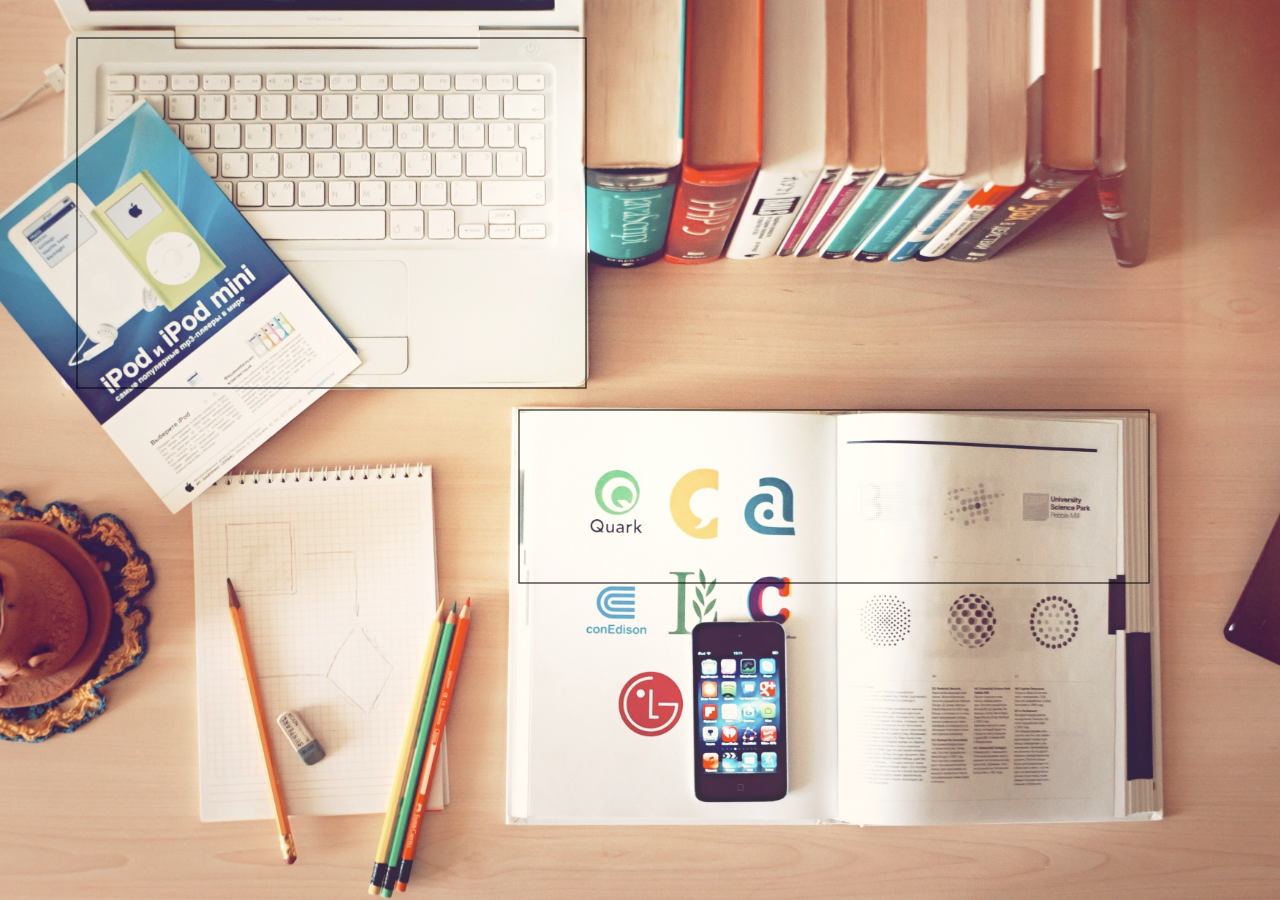
==== index.html @ a725bc7c "first" ====
<html>
  <head>
    <script src="js/jquery.js"></script>
    <script src="js/raphael.js"></script>
    <script src="js/dkt_handler.js"></script>
    <script src="js/script.js"></script>
    <link rel="stylesheet" href="css/style.css" />
  </head>

  <body>
    <div id="wrapper">
      <div id="content"></div>
    </div>
  </body>
</html>
---- css/style.css ----
html, body, div, span, applet, object, iframe,
h1, h2, h3, h4, h5, h6, p, blockquote, pre,
a, abbr, acronym, address, big, cite, code,
del, dfn, em, img, ins, kbd, q, s, samp,
small, strike, strong, sub, sup, tt, var,
b, u, i, center,
dl, dt, dd, ol, ul, li,
fieldset, form, label, legend,
table, caption, tbody, tfoot, thead, tr, th, td,
article, aside, canvas, details, embed,
figure, figcaption, footer, header, hgroup,
menu, nav, output, ruby, section, summary,
time, mark, audio, video {
  margin: 0;
  padding: 0;
  border: 0;
  font: inherit;
  font-size: 100%;
  vertical-align: baseline;
}

html {
  line-height: 1;
}

ol, ul {
  list-style: none;
}

table {
  border-collapse: collapse;
  border-spacing: 0;
}

caption, th, td {
  text-align: left;
  font-weight: normal;
  vertical-align: middle;
}

q, blockquote {
  quotes: none;
}
q:before, q:after, blockquote:before, blockquote:after {
  content: "";
  content: none;
}

a img {
  border: none;
}

article, aside, details, figcaption, figure, footer, header, hgroup, menu, nav, section, summary {
  display: block;
}

#content {
  width: 100%;
  height: 100%;
  position: fixed;
}

#wrapper {
  width: 100%;
  height: 100%;
  background: url("../img/desk.jpg");
  -webkit-background-size: cover;
  -moz-background-size: cover;
  -o-background-size: cover;
  background-size: cover;
}
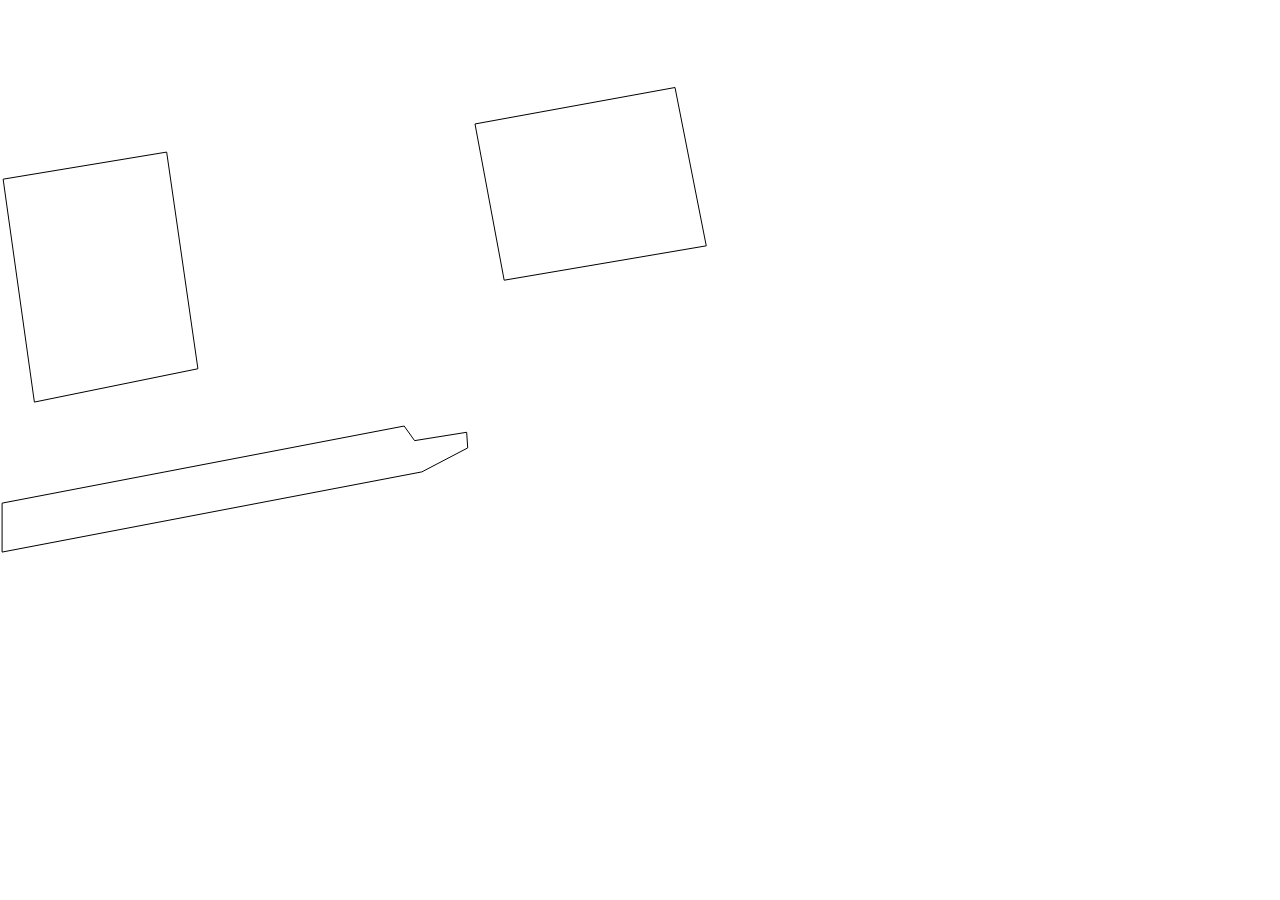
==== commit df04bc91: "モーダル追加, mobile対応" ====
--- a/index.html
+++ b/index.html
@@ -1,9 +1,15 @@
+<!DOCTYPE html>
 <html>
   <head>
+    <meta charset="utf-8" />
+    <title>ArtDKT</title>
+    <meta name="viewport" content="width=device-width,initial-scale=1.0,minimum-scale=1.0,maximum-scale=1.0,user-scalable=no" />
     <script src="js/jquery.js"></script>
+    <script src="js/jquery.easing.1.3.js"></script>
     <script src="js/raphael.js"></script>
     <script src="js/dkt_handler.js"></script>
     <script src="js/script.js"></script>
+    <link rel="stylesheet" href="css/normalize.css" />
     <link rel="stylesheet" href="css/style.css" />
   </head>
 
@@ -11,5 +17,13 @@
     <div id="wrapper">
       <div id="content"></div>
     </div>
+    <div id="modal">
+      <div id="modalBg"></div>
+      <div id="modalLoading"><img src="img/loading.gif" height="30" width="30" alt="" /></div>
+      <div id="window">
+        <a href="#" id="modalClose"></a>
+        <div id="windowInner"></div>
+      </div>
+    </div>
   </body>
 </html>--- a/css/style.css
+++ b/css/style.css
@@ -1,71 +1,122 @@
-html, body, div, span, applet, object, iframe,
-h1, h2, h3, h4, h5, h6, p, blockquote, pre,
-a, abbr, acronym, address, big, cite, code,
-del, dfn, em, img, ins, kbd, q, s, samp,
-small, strike, strong, sub, sup, tt, var,
-b, u, i, center,
-dl, dt, dd, ol, ul, li,
-fieldset, form, label, legend,
-table, caption, tbody, tfoot, thead, tr, th, td,
-article, aside, canvas, details, embed,
-figure, figcaption, footer, header, hgroup,
-menu, nav, output, ruby, section, summary,
-time, mark, audio, video {
-  margin: 0;
-  padding: 0;
-  border: 0;
-  font: inherit;
-  font-size: 100%;
-  vertical-align: baseline;
-}
-
-html {
-  line-height: 1;
-}
-
-ol, ul {
-  list-style: none;
-}
-
-table {
-  border-collapse: collapse;
-  border-spacing: 0;
-}
-
-caption, th, td {
-  text-align: left;
-  font-weight: normal;
-  vertical-align: middle;
-}
-
-q, blockquote {
-  quotes: none;
-}
-q:before, q:after, blockquote:before, blockquote:after {
-  content: "";
-  content: none;
-}
-
-a img {
-  border: none;
-}
-
-article, aside, details, figcaption, figure, footer, header, hgroup, menu, nav, section, summary {
-  display: block;
+@charset "UTF-8";
+html, body {
+  font-family: Helvetica, YuGothic, 游ゴシック, sans-serif;
+  position: relative;
 }
 
 #content {
   width: 100%;
   height: 100%;
-  position: fixed;
+  position: absolute;
+  overflow: hidden;
 }
 
 #wrapper {
   width: 100%;
   height: 100%;
-  background: url("../img/desk.jpg");
+  background: url("http://artdkt.asia/upload/150316_191310_0100.JPG");
   -webkit-background-size: cover;
   -moz-background-size: cover;
   -o-background-size: cover;
   background-size: cover;
+  position: absolute;
+  left: 0px;
+  top: 0px;
 }
+
+#modal {
+  display: block;
+  width: 100%;
+  height: 100%;
+  position: absolute;
+  overflow: scroll;
+  -webkit-overflow-scrolling: touch;
+  z-index: 100;
+}
+
+#modal #modalBg {
+  width: 100%;
+  height: 100%;
+  opacity: 0;
+  background-color: #000;
+  position: fixed;
+  left: 0px;
+  top: 0px;
+  z-index: 101;
+}
+
+#modal #modalLoading {
+  display: block;
+  width: 30px;
+  height: 30px;
+  position: absolute;
+  left: 50%;
+  top: 50%;
+  margin: -15px 0 0 -15px;
+  z-index: 102;
+  border-radius: 4px;
+  overflow: hidden;
+}
+
+#modal #window {
+  -webkit-box-sizing: border-box;
+  -moz-box-sizing: border-box;
+  box-sizing: border-box;
+  width: -webkit-calc(100% - 40px);
+  width: calc(100% - 40px);
+  max-width: 960px;
+  padding: 10px 30px;
+  height: auto;
+  background-color: #FFF;
+  margin: 20px auto;
+  position: relative;
+  z-index: 103;
+}
+
+#modal #window #modalClose {
+  display: block;
+  position: absolute;
+  top: 10px;
+  right: 10px;
+  width: 19px;
+  height: 19px;
+  background-image: url("../img/closebutton.png");
+  background-size: 19px 19px;
+}
+
+body.article {
+  -webkit-box-sizing: border-box;
+  -moz-box-sizing: border-box;
+  box-sizing: border-box;
+  width: -webkit-calc(100% - 40px);
+  width: calc(100% - 40px);
+  max-width: 960px;
+  padding: 0px 30px;
+  height: auto;
+  margin: 20px auto;
+}
+
+#article_container p, #article_container li, #article_container blockquote {
+  line-height: 1.5em;
+}
+#article_container img.img-full {
+  display: block;
+  width: 100%;
+  height: auto;
+  margin: 1.5em 0;
+}
+#article_container div.video_embed {
+  margin: 1.5em 0;
+}
+#article_container div.video_embed > * {
+  display: block;
+  margin: 0 auto;
+}
+
+@media screen and (max-width: 740px) {
+  #article_container div.video_embed > * {
+    display: block;
+    width: 100%;
+    margin: 0 auto;
+  }
+}
